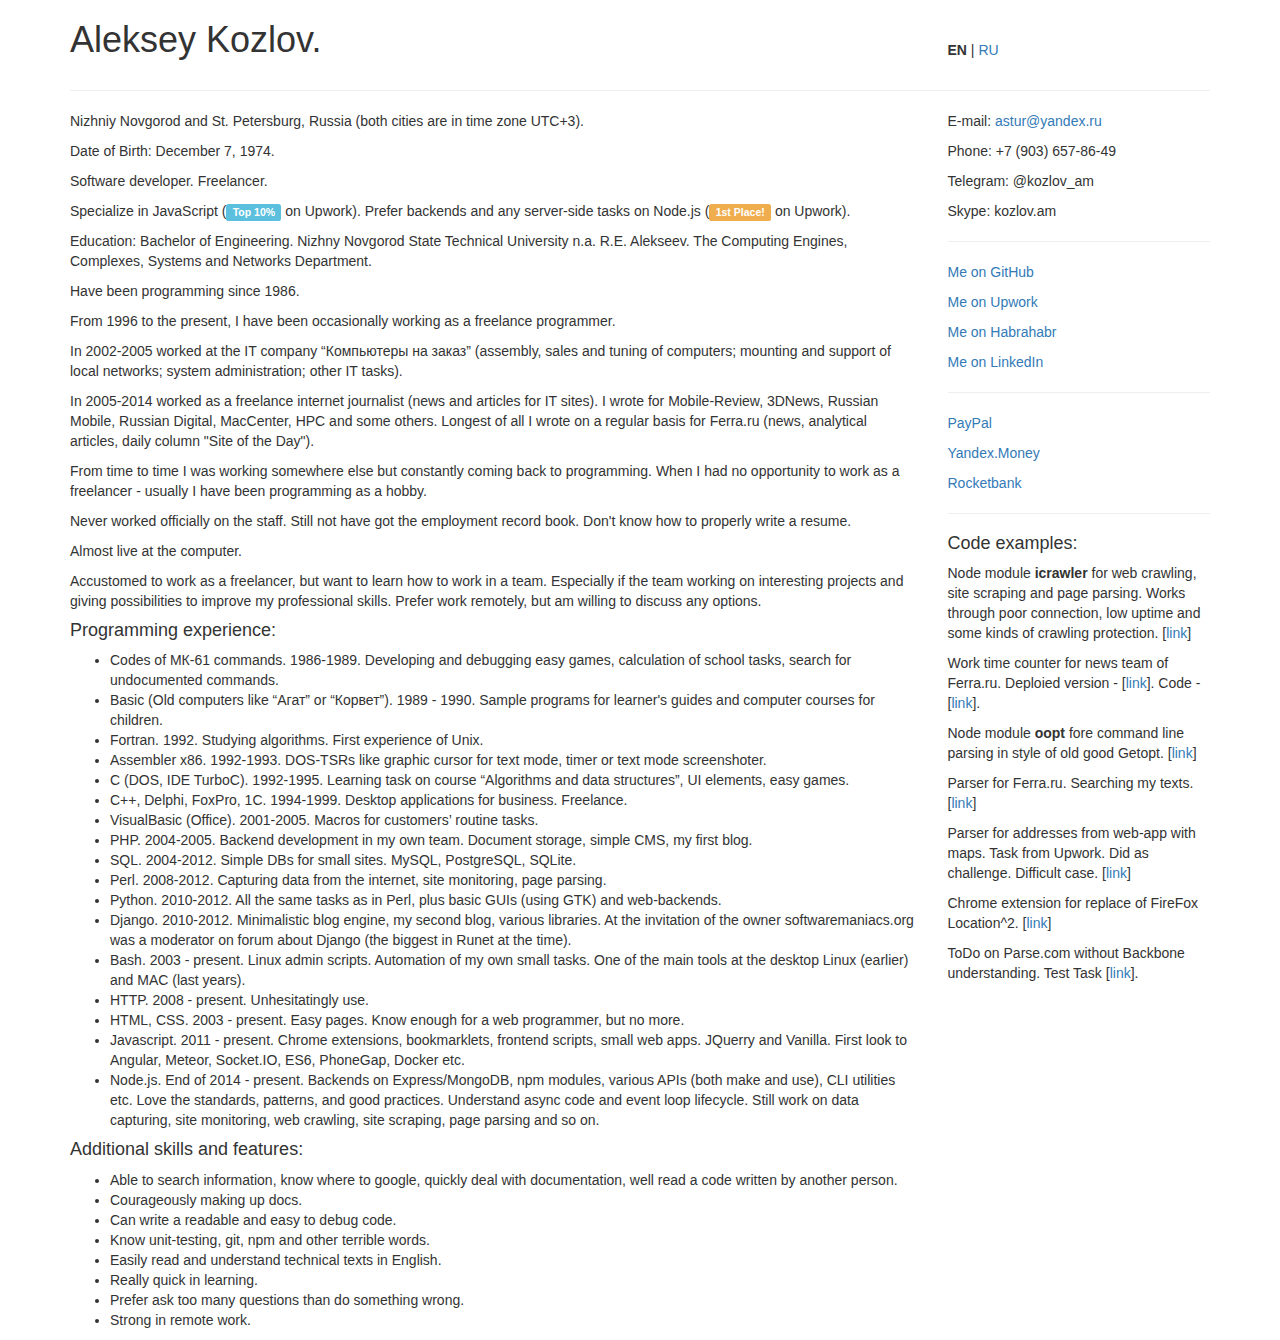
==== en/index.html @ 01635cc3 "Language switcher added" ====
<!DOCTYPE html>
<html>
    <head>
        <title>Aleksey Kozlov</title>
        <meta charset="utf-8">
        <link rel="stylesheet" type="text/css" href="//maxcdn.bootstrapcdn.com/bootstrap/3.3.4/css/bootstrap.min.css">
        <link rel="apple-touch-icon" href="/apple-touch-icon.png" />
    </head>
    <body>
        <div class="container">
            <div class="row">
                <div class="col-xs-9"><h1>Aleksey Kozlov.</h1></div>
                <div class="col-xs-3"><br><br><b>EN</b> | <a href="/">RU</a></div>
            </div>
            <hr/>
            <div class="row">
                <div class="col-xs-9">
                    <p>Nizhniy Novgorod and St. Petersburg, Russia (both cities are in time zone UTC+3).
                    <p>Date of Birth: December 7, 1974.
                    <p>Software developer. Freelancer.
                    <p>Specialize in JavaScript (<span class="label label-info">Top 10%</span> on Upwork). Prefer backends and any server-side tasks on Node.js (<span class="label label-warning">1st Place!</span> on Upwork).
                    <p>Education: Bachelor of Engineering. Nizhny Novgorod State Technical University n.a. R.E. Alekseev. The Computing Engines, Complexes, Systems and Networks Department.
                    <p>Have been programming since 1986.
                    <p>From 1996 to the present, I have been occasionally working as a freelance programmer.
                    <p>In 2002-2005 worked at the IT company “Компьютеры на заказ” (assembly, sales and tuning of computers; mounting and support of local networks; system administration; other IT tasks).
                    <p>In 2005-2014 worked as a freelance internet journalist (news and articles for IT sites). I wrote for Mobile-Review, 3DNews, Russian Mobile, Russian Digital, MacCenter, HPC and some others. Longest of all I wrote on a regular basis for Ferra.ru (news, analytical articles, daily column "Site of the Day").
                    <p>From time to time I was working somewhere else but constantly coming back to programming. When I had no opportunity to work as a freelancer - usually I have been programming as a hobby.
                    <p>Never worked officially on the staff. Still not have got the employment record book. Don't know how to properly write a resume.
                    <p>Almost live at the computer.
                    <p>Accustomed to work as a freelancer, but want to learn how to work in a team. Especially if the team working on interesting projects and giving possibilities to improve my professional skills. Prefer work remotely, but am willing to discuss any options.
                    <h4>Programming experience:</h4>
                    <ul>
                    <li>Codes of МК-61 commands. 1986-1989. Developing and debugging easy games, calculation of school tasks, search for undocumented commands.
                    <li>Basic (Old computers like “Агат” or “Корвет”). 1989 - 1990. Sample programs for learner's guides and computer courses for children.
                    <li>Fortran. 1992. Studying algorithms. First experience of Unix.
                    <li>Assembler x86. 1992-1993. DOS-TSRs like graphic cursor for text mode, timer or text mode screenshoter.
                    <li>C (DOS, IDE TurboC). 1992-1995. Learning task on course “Algorithms and data structures”, UI elements, easy games.
                    <li>C++, Delphi, FoxPro, 1C. 1994-1999. Desktop applications for business. Freelance.
                    <li>VisualBasic (Office). 2001-2005. Macros for customers’ routine tasks.
                    <li>PHP. 2004-2005. Backend development in my own team. Document storage, simple CMS, my first blog.
                    <li>SQL. 2004-2012. Simple DBs for small sites. MySQL, PostgreSQL, SQLite.
                    <li>Perl. 2008-2012. Capturing data from the internet, site monitoring, page parsing.
                    <li>Python. 2010-2012. All the same tasks as in Perl, plus basic GUIs (using GTK) and web-backends.
                    <li>Django. 2010-2012. Minimalistic blog engine, my second blog, various libraries. At the invitation of the owner softwaremaniacs.org was a moderator on forum about Django (the biggest in Runet at the time).
                    <li>Bash. 2003 - present. Linux admin scripts. Automation of my own small tasks. One of the main tools at the desktop Linux (earlier) and MAC (last years).
                    <li>HTTP. 2008 - present. Unhesitatingly use.
                    <li>HTML, CSS. 2003 - present. Easy pages. Know enough for a web programmer, but no more.
                    <li>Javascript. 2011 - present. Chrome extensions, bookmarklets, frontend scripts, small web apps. JQuerry and Vanilla. First look to Angular, Meteor, Socket.IO, ES6, PhoneGap, Docker etc.
                    <li>Node.js. End of 2014 - present. Backends on Express/MongoDB, npm modules, various APIs (both make and use), CLI utilities etc. Love the standards, patterns, and good practices. Understand async code and event loop lifecycle. Still work on data capturing, site monitoring, web crawling, site scraping, page parsing and so on.
                    </ul>
                    <h4>Additional skills and features:</h4>
                    <ul>
                    <li>Able to search information, know where to google, quickly deal with documentation, well read a code written by another person.
                    <li>Courageously making up docs.
                    <li>Can write a readable and easy to debug code.
                    <li>Know unit-testing, git, npm and other terrible words.
                    <li>Easily read and understand technical texts in English.
                    <li>Really quick in learning.
                    <li>Prefer ask too many questions than do something wrong.
                    <li>Strong in remote work.
                    </ul>
                </div>
                <div class="col-xs-3">
                    <p>E-mail: <a href = "&#x6D;&#x61;&#105;&#108;&#x74;&#x6F;:&#x61;s&#116;&#x75;&#114;&#64;&#121;&#97;&#110;&#x64;&#101;&#120;&#x2E;&#x72;&#x75;" >&#x61;s&#116;&#x75;&#114;&#64;&#121;&#97;&#110;&#x64;&#101;&#120;&#x2E;&#x72;&#x75;</a></p>
                    <p>Phone: +7 (903) 657-86-49</p>
                    <p>Telegram: @kozlov_am</p>
                    <p>Skype: kozlov.am</p>
                    <hr/>
                    <p><a href="https://github.com/astur">Me on GitHub</a></p>
                    <p><a href="https://www.upwork.com/freelancers/~012a3a901e0bbbb3b6">Me on Upwork</a></p>
                    <p><a href="http://habrahabr.ru/users/astur/">Me on Habrahabr</a></p>
                    <p><a href="https://linkedin.com/in/astur">Me on LinkedIn</a></p>
                    <hr/>
                    <!-- <p><a href="http://draft.sx/e92c9c70046b2c8091d2">Более неформальное резюме</a></p>
                    <hr/> -->
                    <p><a href="https://www.paypal.me/kozlovam">PayPal</a></p>
                    <p><a href="https://money.yandex.ru/to/41001296037035">Yandex.Money</a></p>
                    <p><a href="https://rocketbank.ru/aleksey.kozlova9">Rocketbank</a></p>
                    <hr/>
                    <h4>Code examples:</h4>
                    <p>Node module <b>icrawler</b> for web crawling, site scraping and page parsing. Works through poor connection, low uptime and some kinds of crawling protection. [<a href="https://github.com/astur/icrawler">link</a>]
                    <p>Work time counter for news team of Ferra.ru. Deploied version - [<a href="http://kozlov.am/timer/">link</a>]. Code - [<a href="https://github.com/astur/work-timer">link</a>].
                    <p>Node module <b>oopt</b> fore command line parsing in style of old good Getopt. [<a href="https://github.com/astur/oopt">link</a>]
                    <p>Parser for Ferra.ru. Searching my texts. [<a href="https://github.com/astur/ferrser">link</a>]
                    <p>Parser for addresses from web-app with maps. Task from Upwork. Did as challenge. Difficult case. [<a href="https://github.com/astur/lisparse">link</a>]
                    <p>Chrome extension for replace of FireFox Location^2. [<a href="https://chrome.google.com/webstore/detail/l-cube/jnbmomhjflcdiieofbaaomcffnlmlheb">link</a>]
                    <p>ToDo on Parse.com without Backbone understanding. Test Task [<a href="https://github.com/astur/parse-todo">link</a>].
                </div>
            </div>
        </div>
    </body>
</html>
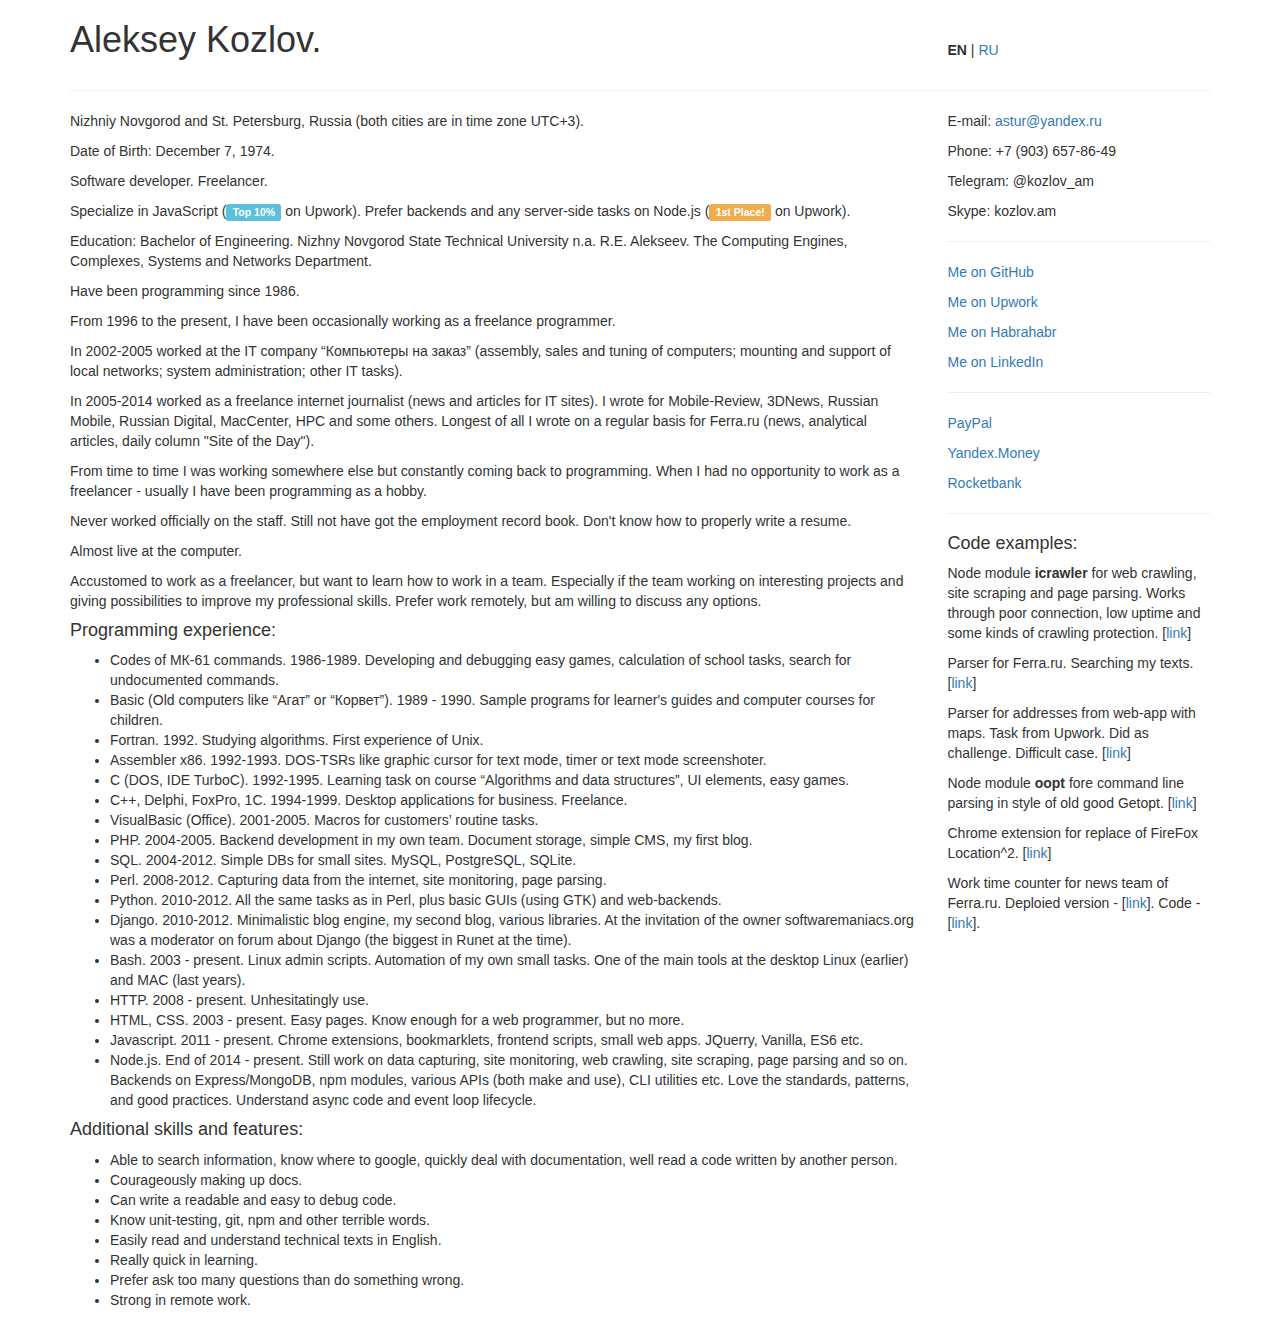
==== commit 72fd92e0: "data updated" ====
--- a/en/index.html
+++ b/en/index.html
@@ -45,8 +45,8 @@
                     <li>Bash. 2003 - present. Linux admin scripts. Automation of my own small tasks. One of the main tools at the desktop Linux (earlier) and MAC (last years).
                     <li>HTTP. 2008 - present. Unhesitatingly use.
                     <li>HTML, CSS. 2003 - present. Easy pages. Know enough for a web programmer, but no more.
-                    <li>Javascript. 2011 - present. Chrome extensions, bookmarklets, frontend scripts, small web apps. JQuerry and Vanilla. First look to Angular, Meteor, Socket.IO, ES6, PhoneGap, Docker etc.
-                    <li>Node.js. End of 2014 - present. Backends on Express/MongoDB, npm modules, various APIs (both make and use), CLI utilities etc. Love the standards, patterns, and good practices. Understand async code and event loop lifecycle. Still work on data capturing, site monitoring, web crawling, site scraping, page parsing and so on.
+                    <li>Javascript. 2011 - present. Chrome extensions, bookmarklets, frontend scripts, small web apps. JQuerry, Vanilla, ES6 etc.
+                    <li>Node.js. End of 2014 - present. Still work on data capturing, site monitoring, web crawling, site scraping, page parsing and so on. Backends on Express/MongoDB, npm modules, various APIs (both make and use), CLI utilities etc. Love the standards, patterns, and good practices. Understand async code and event loop lifecycle.
                     </ul>
                     <h4>Additional skills and features:</h4>
                     <ul>
@@ -79,12 +79,11 @@
                     <hr/>
                     <h4>Code examples:</h4>
                     <p>Node module <b>icrawler</b> for web crawling, site scraping and page parsing. Works through poor connection, low uptime and some kinds of crawling protection. [<a href="https://github.com/astur/icrawler">link</a>]
+                    <p>Parser for Ferra.ru. Searching my texts. [<a href="https://gist.github.com/astur/d40bbb5a9b1b622bcb7b">link</a>]
+                    <p>Parser for addresses from web-app with maps. Task from Upwork. Did as challenge. Difficult case. [<a href="https://gist.github.com/astur/1cf671e668adb0a04e5d">link</a>]
+                    <p>Node module <b>oopt</b> fore command line parsing in style of old good Getopt. [<a href="https://github.com/astur/oopt">link</a>]
+                    <p>Chrome extension for replace of FireFox Location^2. [<a href="https://chrome.google.com/webstore/detail/l-cube/jnbmomhjflcdiieofbaaomcffnlmlheb">link</a>]
                     <p>Work time counter for news team of Ferra.ru. Deploied version - [<a href="http://kozlov.am/timer/">link</a>]. Code - [<a href="https://github.com/astur/work-timer">link</a>].
-                    <p>Node module <b>oopt</b> fore command line parsing in style of old good Getopt. [<a href="https://github.com/astur/oopt">link</a>]
-                    <p>Parser for Ferra.ru. Searching my texts. [<a href="https://github.com/astur/ferrser">link</a>]
-                    <p>Parser for addresses from web-app with maps. Task from Upwork. Did as challenge. Difficult case. [<a href="https://github.com/astur/lisparse">link</a>]
-                    <p>Chrome extension for replace of FireFox Location^2. [<a href="https://chrome.google.com/webstore/detail/l-cube/jnbmomhjflcdiieofbaaomcffnlmlheb">link</a>]
-                    <p>ToDo on Parse.com without Backbone understanding. Test Task [<a href="https://github.com/astur/parse-todo">link</a>].
                 </div>
             </div>
         </div>
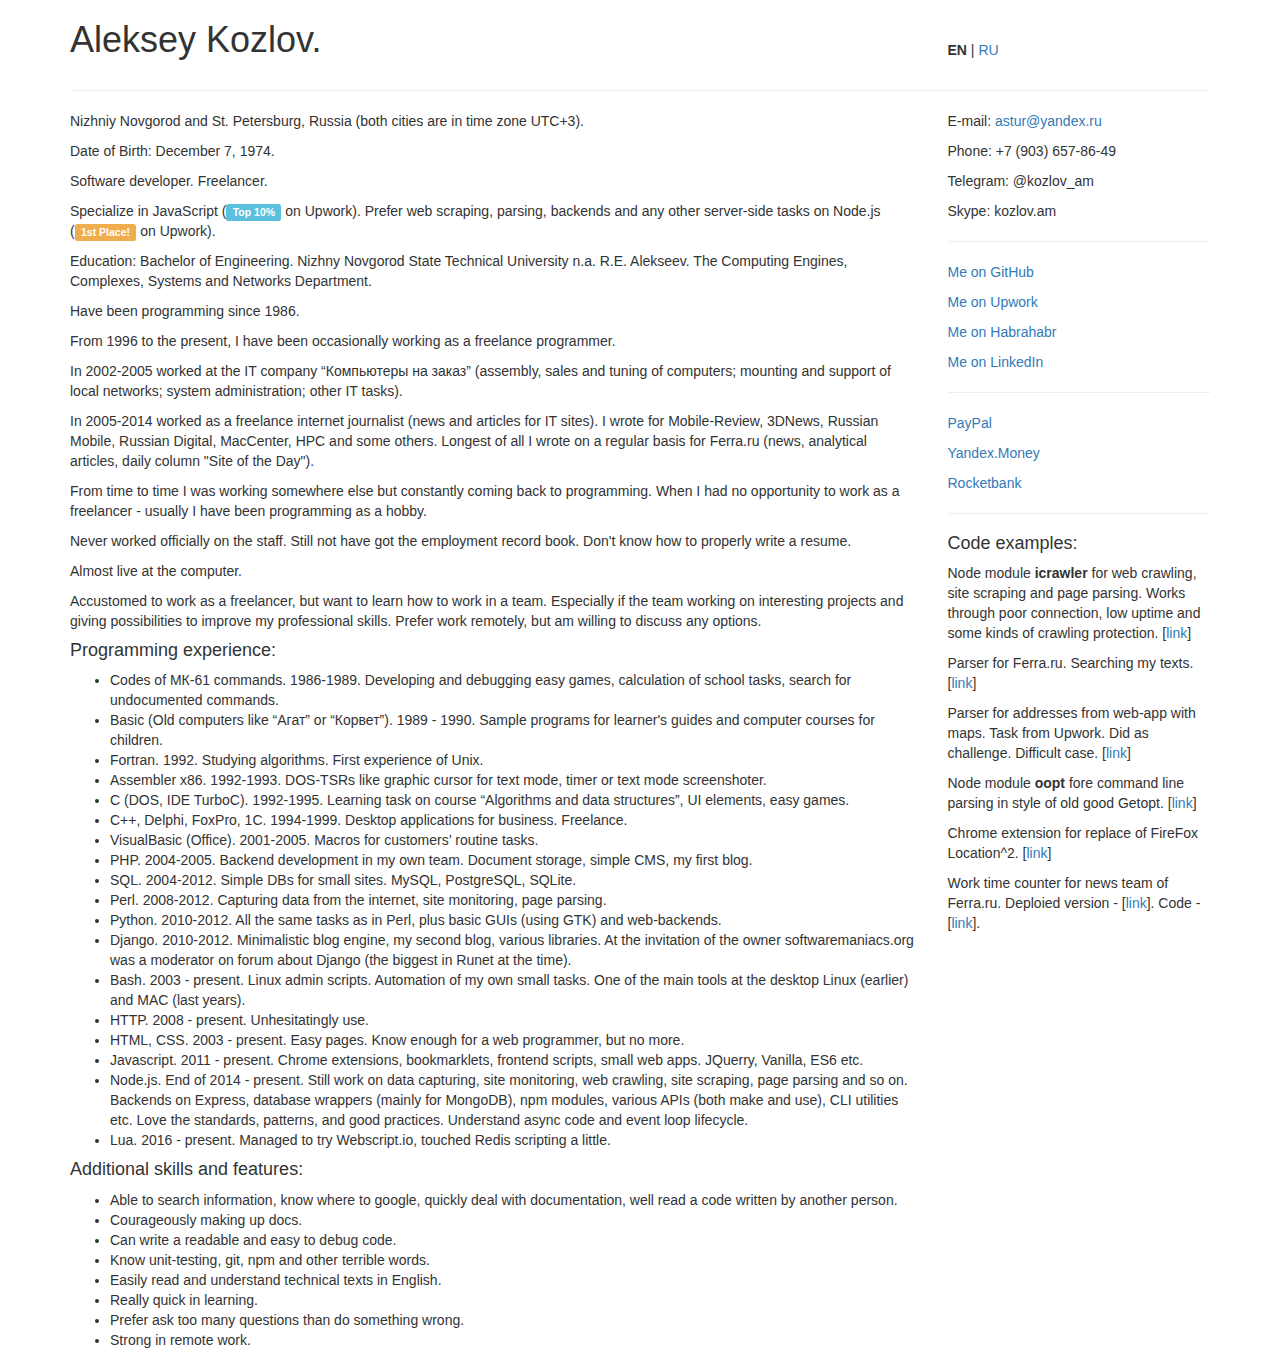
==== commit ffa35914: "data updated" ====
--- a/en/index.html
+++ b/en/index.html
@@ -18,7 +18,7 @@
                     <p>Nizhniy Novgorod and St. Petersburg, Russia (both cities are in time zone UTC+3).
                     <p>Date of Birth: December 7, 1974.
                     <p>Software developer. Freelancer.
-                    <p>Specialize in JavaScript (<span class="label label-info">Top 10%</span> on Upwork). Prefer backends and any server-side tasks on Node.js (<span class="label label-warning">1st Place!</span> on Upwork).
+                    <p>Specialize in JavaScript (<span class="label label-info">Top 10%</span> on Upwork). Prefer web scraping, parsing, backends and any other server-side tasks on Node.js (<span class="label label-warning">1st Place!</span> on Upwork).
                     <p>Education: Bachelor of Engineering. Nizhny Novgorod State Technical University n.a. R.E. Alekseev. The Computing Engines, Complexes, Systems and Networks Department.
                     <p>Have been programming since 1986.
                     <p>From 1996 to the present, I have been occasionally working as a freelance programmer.
@@ -46,7 +46,8 @@
                     <li>HTTP. 2008 - present. Unhesitatingly use.
                     <li>HTML, CSS. 2003 - present. Easy pages. Know enough for a web programmer, but no more.
                     <li>Javascript. 2011 - present. Chrome extensions, bookmarklets, frontend scripts, small web apps. JQuerry, Vanilla, ES6 etc.
-                    <li>Node.js. End of 2014 - present. Still work on data capturing, site monitoring, web crawling, site scraping, page parsing and so on. Backends on Express/MongoDB, npm modules, various APIs (both make and use), CLI utilities etc. Love the standards, patterns, and good practices. Understand async code and event loop lifecycle.
+                    <li>Node.js. End of 2014 - present. Still work on data capturing, site monitoring, web crawling, site scraping, page parsing and so on. Backends on Express, database wrappers (mainly for MongoDB), npm modules, various APIs (both make and use), CLI utilities etc. Love the standards, patterns, and good practices. Understand async code and event loop lifecycle.
+                    <li>Lua. 2016 - present. Managed to try Webscript.io, touched Redis scripting a little.
                     </ul>
                     <h4>Additional skills and features:</h4>
                     <ul>
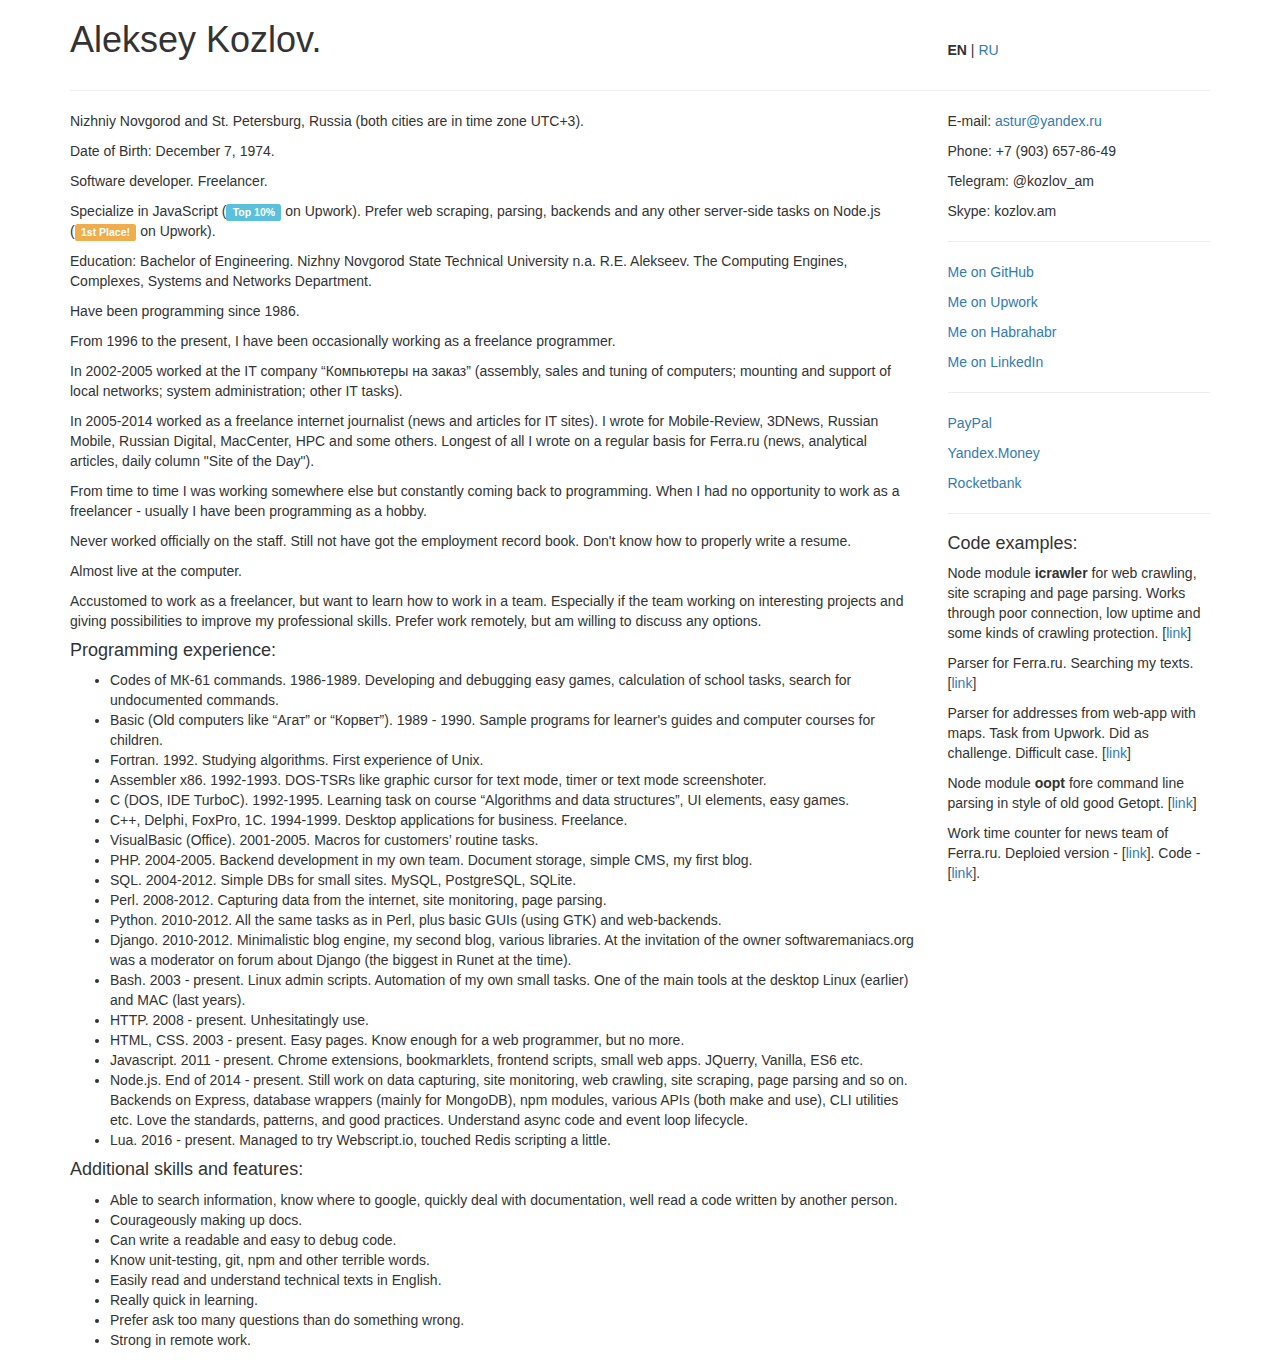
==== commit 7bacf977: "obsolete code example removed" ====
--- a/en/index.html
+++ b/en/index.html
@@ -83,7 +83,6 @@
                     <p>Parser for Ferra.ru. Searching my texts. [<a href="https://gist.github.com/astur/d40bbb5a9b1b622bcb7b">link</a>]
                     <p>Parser for addresses from web-app with maps. Task from Upwork. Did as challenge. Difficult case. [<a href="https://gist.github.com/astur/1cf671e668adb0a04e5d">link</a>]
                     <p>Node module <b>oopt</b> fore command line parsing in style of old good Getopt. [<a href="https://github.com/astur/oopt">link</a>]
-                    <p>Chrome extension for replace of FireFox Location^2. [<a href="https://chrome.google.com/webstore/detail/l-cube/jnbmomhjflcdiieofbaaomcffnlmlheb">link</a>]
                     <p>Work time counter for news team of Ferra.ru. Deploied version - [<a href="http://kozlov.am/timer/">link</a>]. Code - [<a href="https://github.com/astur/work-timer">link</a>].
                 </div>
             </div>
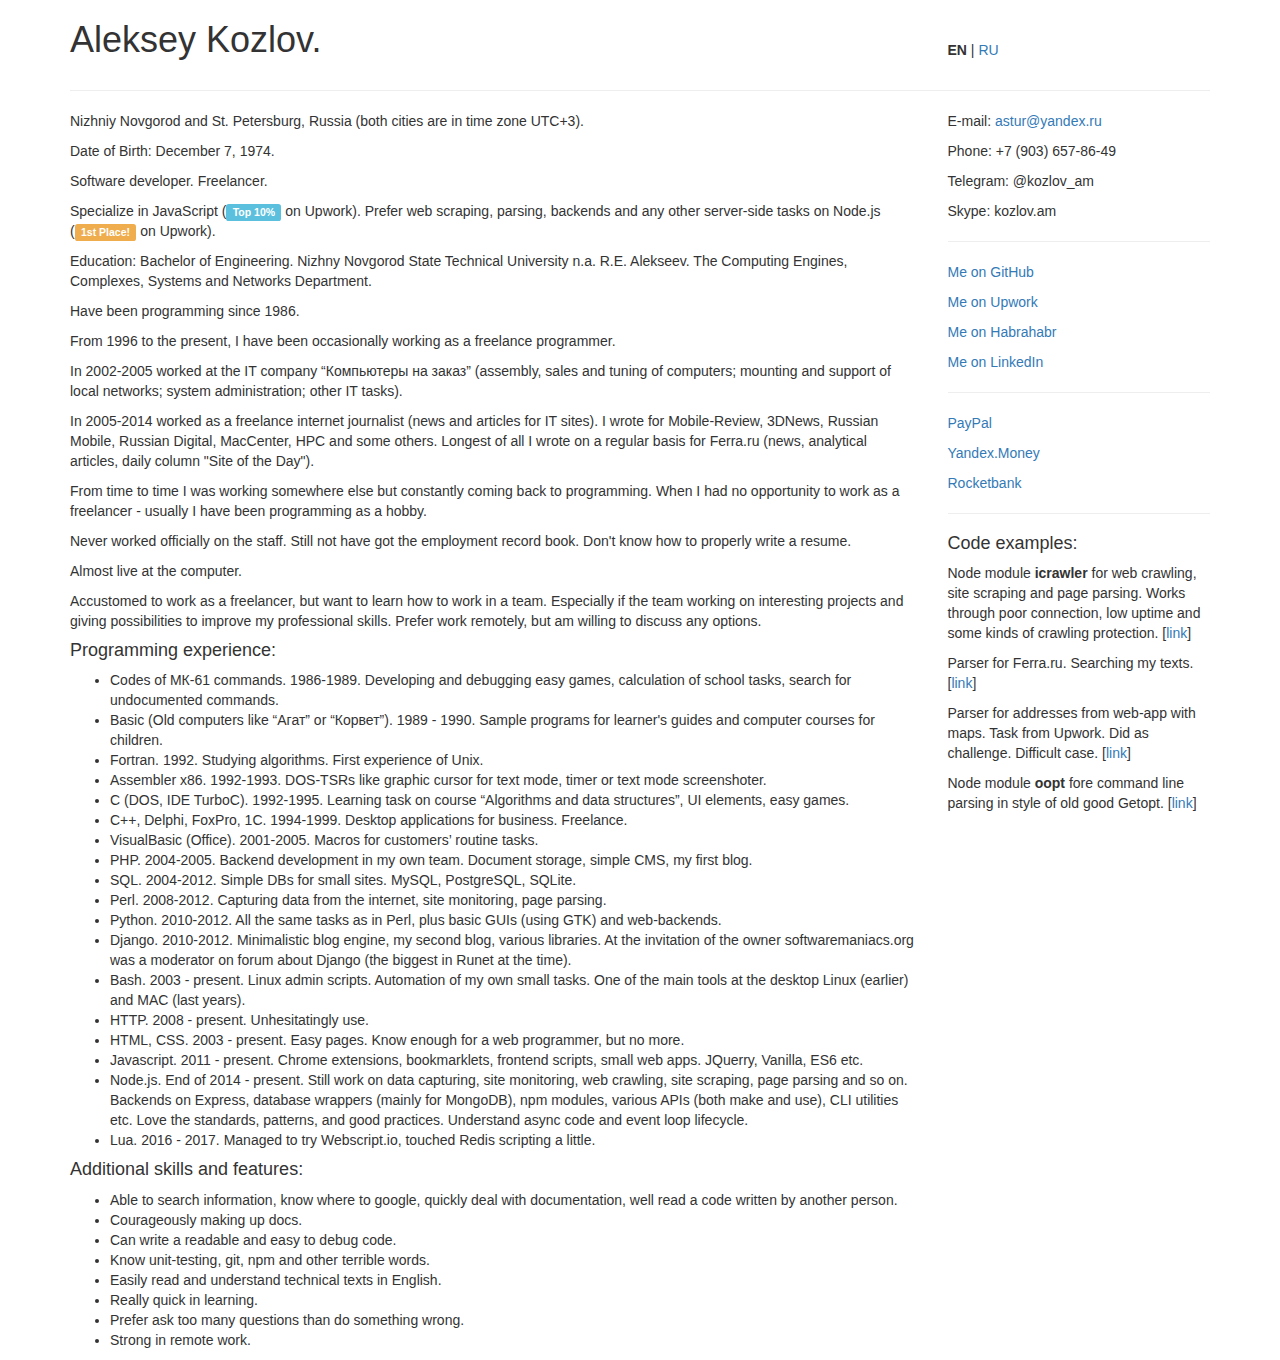
==== commit 4bcb513b: "data updated" ====
--- a/en/index.html
+++ b/en/index.html
@@ -47,7 +47,7 @@
                     <li>HTML, CSS. 2003 - present. Easy pages. Know enough for a web programmer, but no more.
                     <li>Javascript. 2011 - present. Chrome extensions, bookmarklets, frontend scripts, small web apps. JQuerry, Vanilla, ES6 etc.
                     <li>Node.js. End of 2014 - present. Still work on data capturing, site monitoring, web crawling, site scraping, page parsing and so on. Backends on Express, database wrappers (mainly for MongoDB), npm modules, various APIs (both make and use), CLI utilities etc. Love the standards, patterns, and good practices. Understand async code and event loop lifecycle.
-                    <li>Lua. 2016 - present. Managed to try Webscript.io, touched Redis scripting a little.
+                    <li>Lua. 2016 - 2017. Managed to try Webscript.io, touched Redis scripting a little.
                     </ul>
                     <h4>Additional skills and features:</h4>
                     <ul>
@@ -83,7 +83,6 @@
                     <p>Parser for Ferra.ru. Searching my texts. [<a href="https://gist.github.com/astur/d40bbb5a9b1b622bcb7b">link</a>]
                     <p>Parser for addresses from web-app with maps. Task from Upwork. Did as challenge. Difficult case. [<a href="https://gist.github.com/astur/1cf671e668adb0a04e5d">link</a>]
                     <p>Node module <b>oopt</b> fore command line parsing in style of old good Getopt. [<a href="https://github.com/astur/oopt">link</a>]
-                    <p>Work time counter for news team of Ferra.ru. Deploied version - [<a href="http://kozlov.am/timer/">link</a>]. Code - [<a href="https://github.com/astur/work-timer">link</a>].
                 </div>
             </div>
         </div>
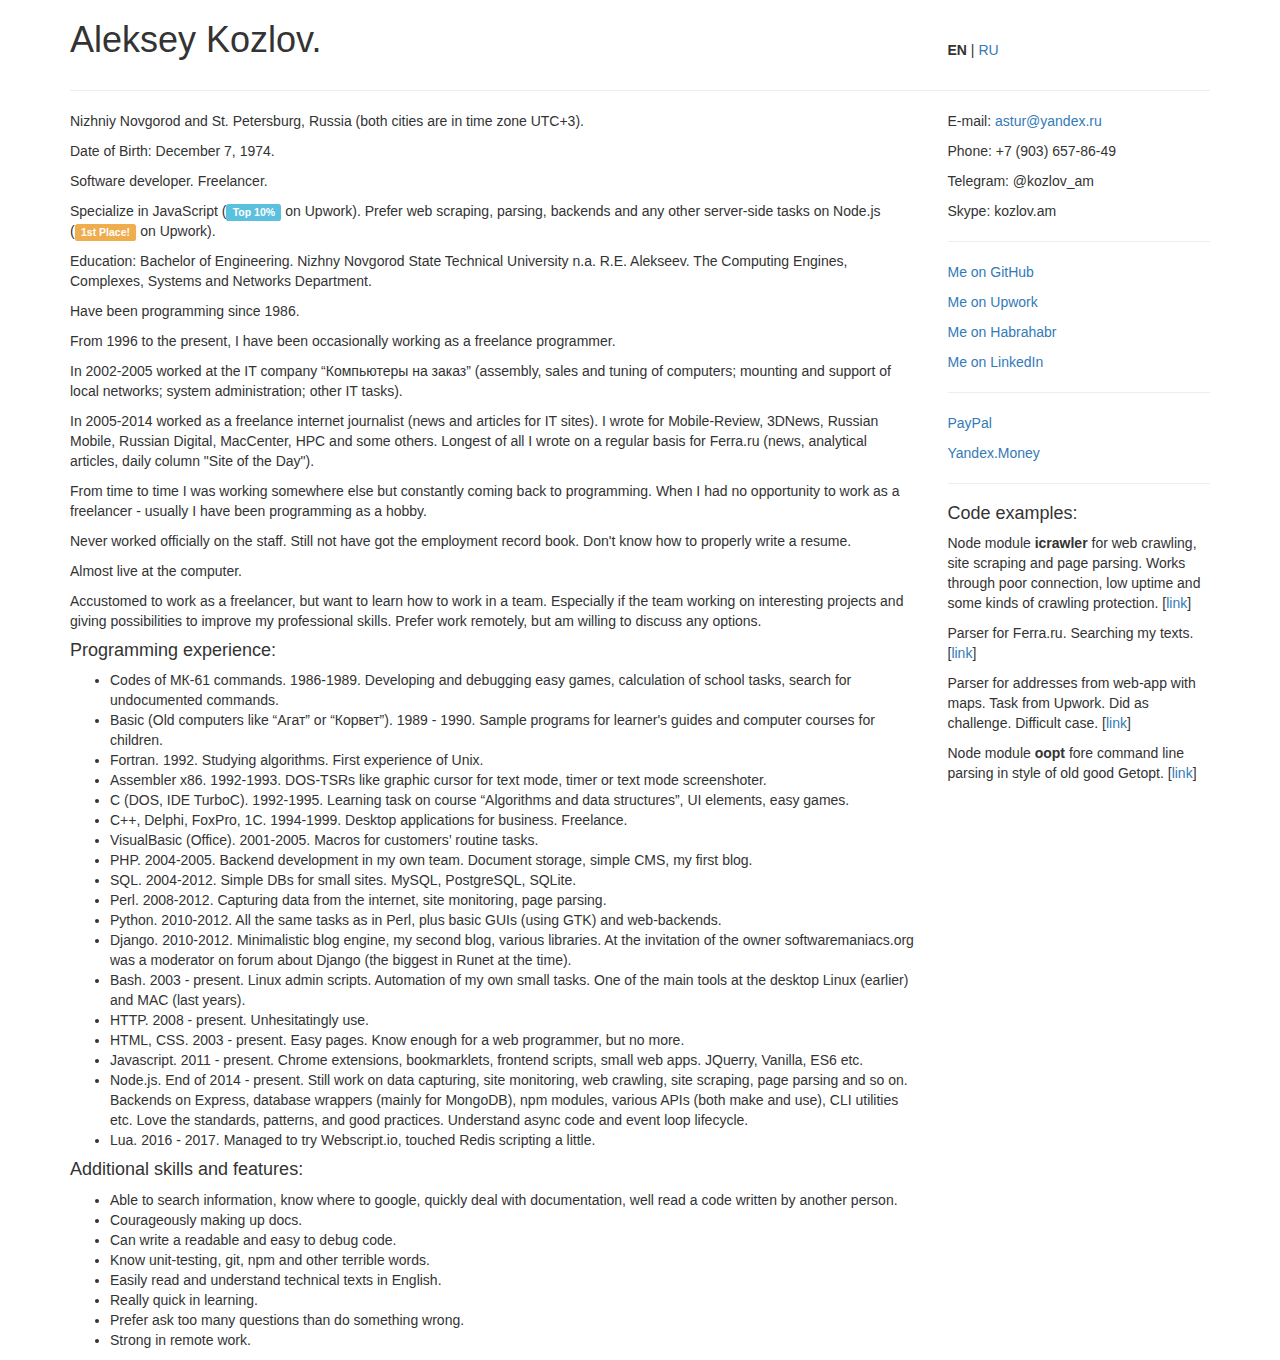
==== commit 622ec7e9: "data updated" ====
--- a/en/index.html
+++ b/en/index.html
@@ -76,7 +76,6 @@
                     <hr/> -->
                     <p><a href="https://www.paypal.me/kozlovam">PayPal</a></p>
                     <p><a href="https://money.yandex.ru/to/41001296037035">Yandex.Money</a></p>
-                    <p><a href="https://rocketbank.ru/aleksey.kozlova9">Rocketbank</a></p>
                     <hr/>
                     <h4>Code examples:</h4>
                     <p>Node module <b>icrawler</b> for web crawling, site scraping and page parsing. Works through poor connection, low uptime and some kinds of crawling protection. [<a href="https://github.com/astur/icrawler">link</a>]
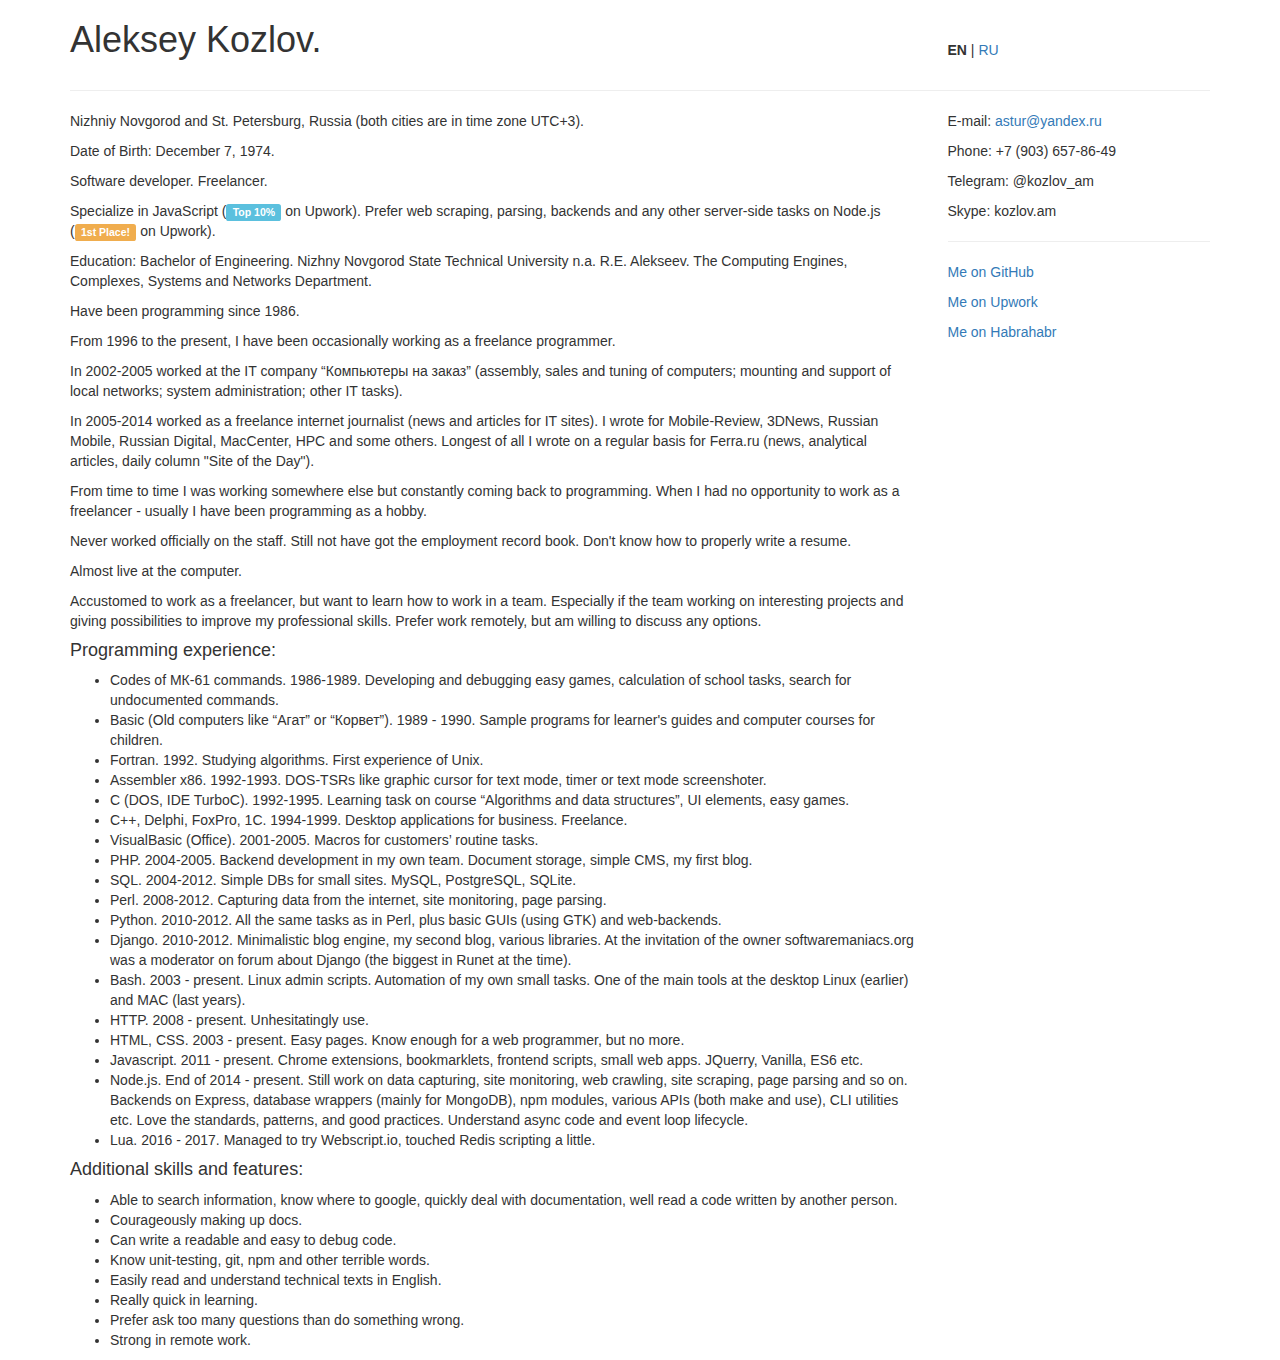
==== commit b1de7fb0: "en data updated" ====
--- a/en/index.html
+++ b/en/index.html
@@ -70,20 +70,8 @@
                     <p><a href="https://github.com/astur">Me on GitHub</a></p>
                     <p><a href="https://www.upwork.com/freelancers/~012a3a901e0bbbb3b6">Me on Upwork</a></p>
                     <p><a href="http://habrahabr.ru/users/astur/">Me on Habrahabr</a></p>
-                    <p><a href="https://linkedin.com/in/astur">Me on LinkedIn</a></p>
-                    <hr/>
-                    <!-- <p><a href="http://draft.sx/e92c9c70046b2c8091d2">Более неформальное резюме</a></p>
-                    <hr/> -->
-                    <p><a href="https://www.paypal.me/kozlovam">PayPal</a></p>
-                    <p><a href="https://money.yandex.ru/to/41001296037035">Yandex.Money</a></p>
-                    <hr/>
-                    <h4>Code examples:</h4>
-                    <p>Node module <b>icrawler</b> for web crawling, site scraping and page parsing. Works through poor connection, low uptime and some kinds of crawling protection. [<a href="https://github.com/astur/icrawler">link</a>]
-                    <p>Parser for Ferra.ru. Searching my texts. [<a href="https://gist.github.com/astur/d40bbb5a9b1b622bcb7b">link</a>]
-                    <p>Parser for addresses from web-app with maps. Task from Upwork. Did as challenge. Difficult case. [<a href="https://gist.github.com/astur/1cf671e668adb0a04e5d">link</a>]
-                    <p>Node module <b>oopt</b> fore command line parsing in style of old good Getopt. [<a href="https://github.com/astur/oopt">link</a>]
                 </div>
             </div>
         </div>
     </body>
-</html>+</html>
